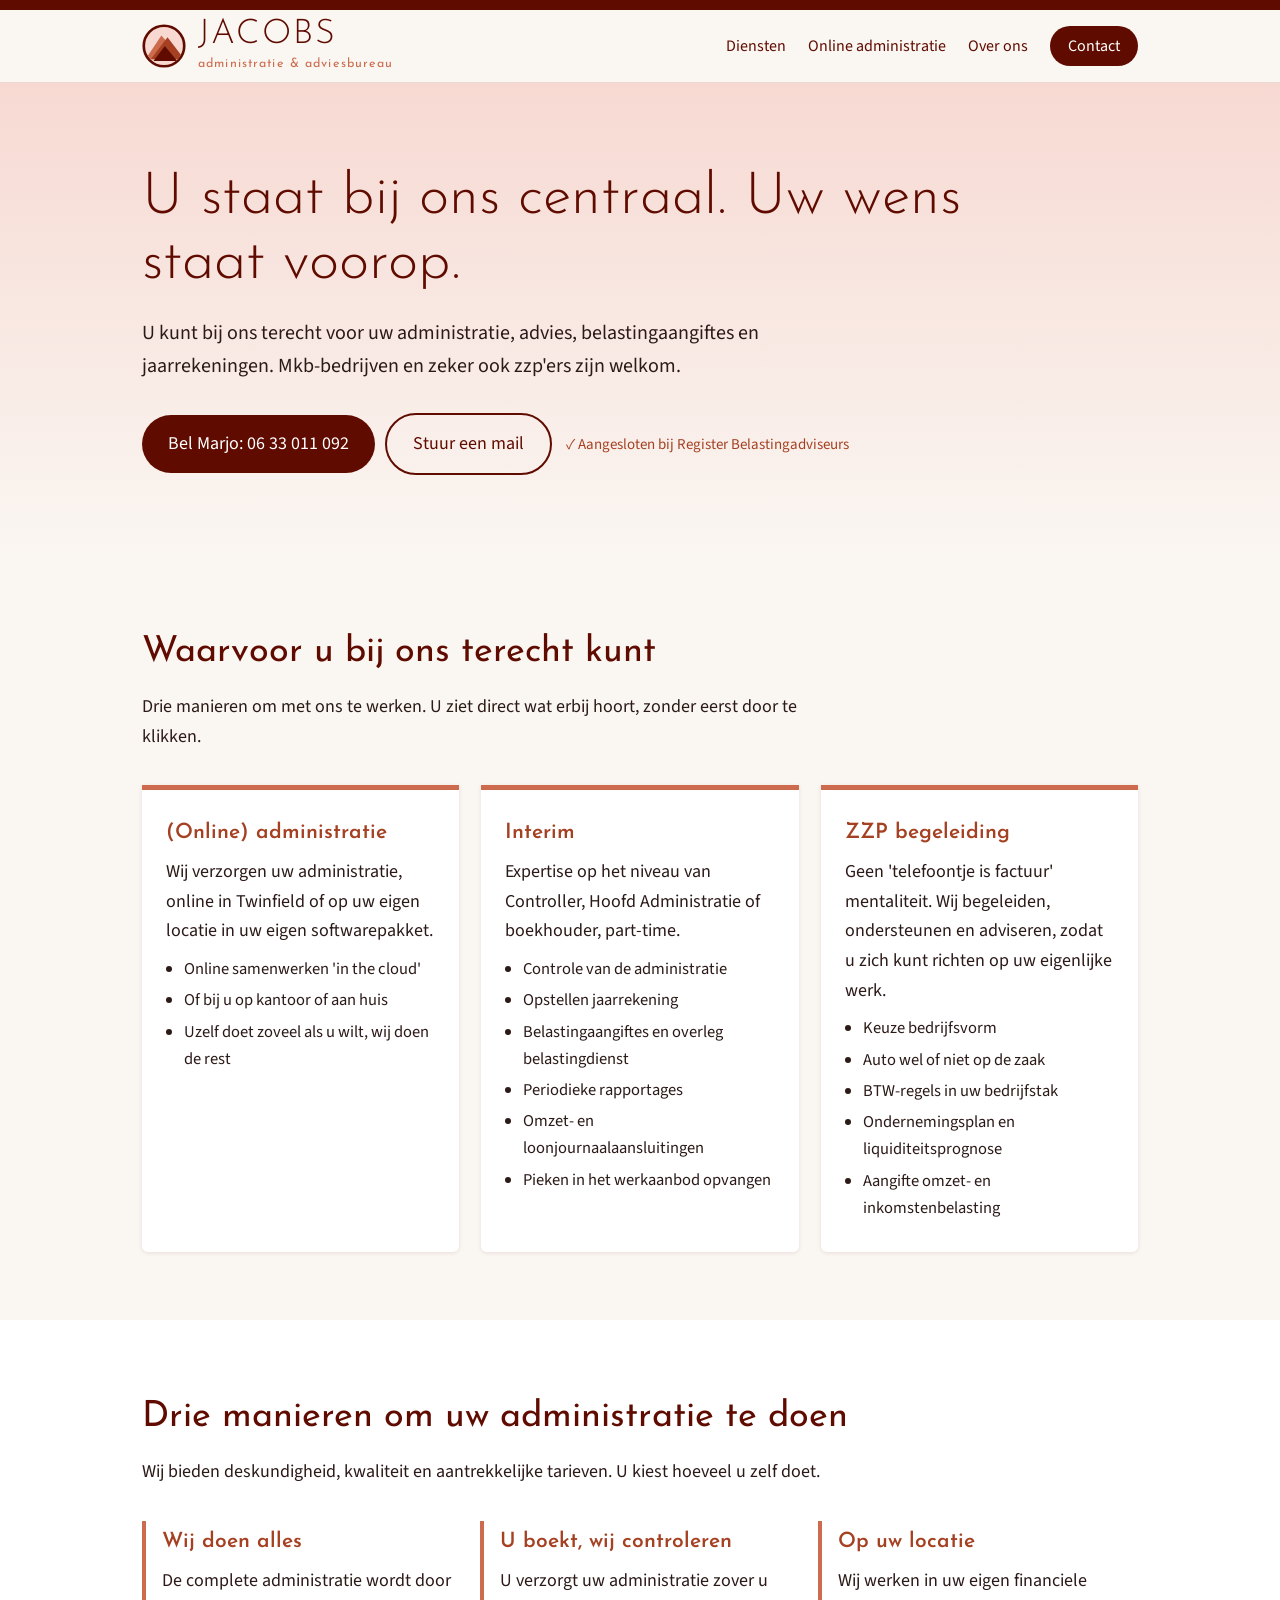
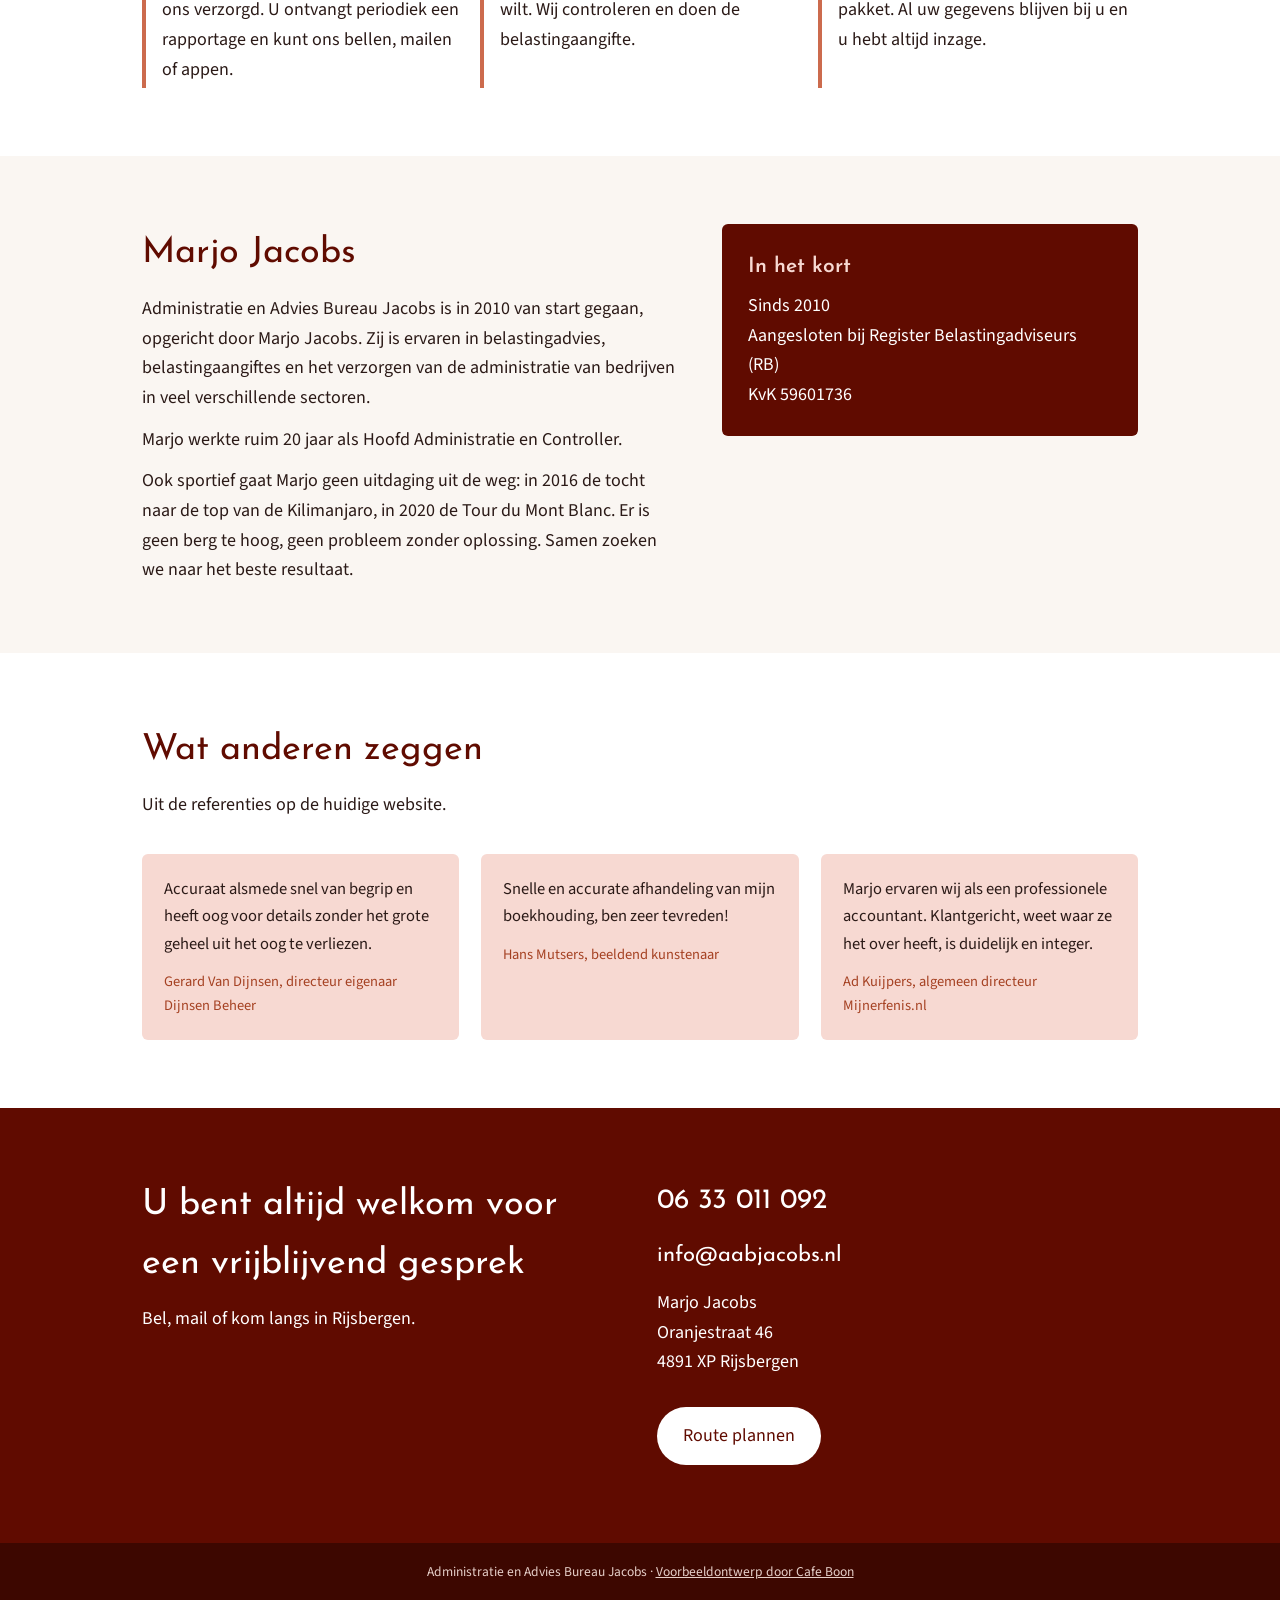
==== index.html @ 969cbcbe "Voorbeeldwebsite Aab Jacobs B.V." ====
<!doctype html>
<html lang="nl">
<head>
<meta charset="utf-8">
<meta name="viewport" content="width=device-width,initial-scale=1">
<title>Administratie en Advies Bureau Jacobs | Rijsbergen</title>
<meta name="description" content="Administratie, belastingaangiftes, jaarrekeningen en interim ondersteuning voor mkb en zzp in Rijsbergen. Aangesloten bij Register Belastingadviseurs.">
<meta name="robots" content="noindex">
<link rel="icon" type="image/svg+xml" href="images/mark.svg">
<meta property="og:title" content="Administratie en Advies Bureau Jacobs">
<meta property="og:description" content="Administratie, advies, belastingaangiftes en jaarrekeningen. Rijsbergen.">
<meta property="og:image" content="https://aabjacobs.cafeboon.com/images/og.png">
<link rel="preconnect" href="https://fonts.googleapis.com"><link rel="preconnect" href="https://fonts.gstatic.com" crossorigin>
<link href="https://fonts.googleapis.com/css2?family=Josefin+Sans:wght@300;400;600&family=Source+Sans+3:wght@400;600&display=swap" rel="stylesheet">
<link rel="stylesheet" href="style.css">
</head>
<body>
<div class="bar"></div>
<header class="top"><div class="wrap">
 <a class="logo" href="#"><img src="images/mark.svg" alt=""><div><b>JACOBS</b><span>administratie &amp; adviesbureau</span></div></a>
 <nav><a href="#diensten">Diensten</a><a href="#online">Online administratie</a><a href="#over">Over ons</a><a class="cta" href="#contact">Contact</a></nav>
</div></header>

<div class="hero"><div class="wrap">
 <h1>U staat bij ons centraal. Uw wens staat voorop.</h1>
 <p>U kunt bij ons terecht voor uw administratie, advies, belastingaangiftes en jaarrekeningen. Mkb-bedrijven en zeker ook zzp'ers zijn welkom.</p>
 <a class="btn" href="tel:0633011092">Bel Marjo: 06 33 011 092</a><a class="btn o" href="mailto:info@aabjacobs.nl">Stuur een mail</a>
 <div class="badge">&#10003; Aangesloten bij Register Belastingadviseurs</div>
</div></div>

<section id="diensten"><div class="wrap">
 <h2>Waarvoor u bij ons terecht kunt</h2>
 <p class="intro">Drie manieren om met ons te werken. U ziet direct wat erbij hoort, zonder eerst door te klikken.</p>
 <div class="three">
  <div class="box"><h3>(Online) administratie</h3><p>Wij verzorgen uw administratie, online in Twinfield of op uw eigen locatie in uw eigen softwarepakket.</p><ul><li>Online samenwerken 'in the cloud'</li><li>Of bij u op kantoor of aan huis</li><li>Uzelf doet zoveel als u wilt, wij doen de rest</li></ul></div>
  <div class="box"><h3>Interim</h3><p>Expertise op het niveau van Controller, Hoofd Administratie of boekhouder, part-time.</p><ul><li>Controle van de administratie</li><li>Opstellen jaarrekening</li><li>Belastingaangiftes en overleg belastingdienst</li><li>Periodieke rapportages</li><li>Omzet- en loonjournaalaansluitingen</li><li>Pieken in het werkaanbod opvangen</li></ul></div>
  <div class="box"><h3>ZZP begeleiding</h3><p>Geen 'telefoontje is factuur' mentaliteit. Wij begeleiden, ondersteunen en adviseren, zodat u zich kunt richten op uw eigenlijke werk.</p><ul><li>Keuze bedrijfsvorm</li><li>Auto wel of niet op de zaak</li><li>BTW-regels in uw bedrijfstak</li><li>Ondernemingsplan en liquiditeitsprognose</li><li>Aangifte omzet- en inkomstenbelasting</li></ul></div>
 </div>
</div></section>

<section id="online" class="alt"><div class="wrap">
 <h2>Drie manieren om uw administratie te doen</h2>
 <p class="intro">Wij bieden deskundigheid, kwaliteit en aantrekkelijke tarieven. U kiest hoeveel u zelf doet.</p>
 <div class="opts">
  <div><h3>Wij doen alles</h3><p>De complete administratie wordt door ons verzorgd. U ontvangt periodiek een rapportage en kunt ons bellen, mailen of appen.</p></div>
  <div><h3>U boekt, wij controleren</h3><p>U verzorgt uw administratie zover u wilt. Wij controleren en doen de belastingaangifte.</p></div>
  <div><h3>Op uw locatie</h3><p>Wij werken in uw eigen financiele pakket. Al uw gegevens blijven bij u en u hebt altijd inzage.</p></div>
 </div>
</div></section>

<section id="over"><div class="wrap about">
 <div>
  <h2>Marjo Jacobs</h2>
  <p>Administratie en Advies Bureau Jacobs is in 2010 van start gegaan, opgericht door Marjo Jacobs. Zij is ervaren in belastingadvies, belastingaangiftes en het verzorgen van de administratie van bedrijven in veel verschillende sectoren.</p>
  <p style="margin-top:12px">Marjo werkte ruim 20 jaar als Hoofd Administratie en Controller.</p>
  <p style="margin-top:12px">Ook sportief gaat Marjo geen uitdaging uit de weg: in 2016 de tocht naar de top van de Kilimanjaro, in 2020 de Tour du Mont Blanc. Er is geen berg te hoog, geen probleem zonder oplossing. Samen zoeken we naar het beste resultaat.</p>
 </div>
 <div class="facts"><h3>In het kort</h3><p>Sinds 2010<br>Aangesloten bij Register Belastingadviseurs (RB)<br>KvK 59601736</p></div>
</div></section>

<section class="alt"><div class="wrap">
 <h2>Wat anderen zeggen</h2>
 <p class="intro">Uit de referenties op de huidige website.</p>
 <div class="quotes">
  <blockquote>Accuraat alsmede snel van begrip en heeft oog voor details zonder het grote geheel uit het oog te verliezen.<cite>Gerard Van Dijnsen, directeur eigenaar Dijnsen Beheer</cite></blockquote>
  <blockquote>Snelle en accurate afhandeling van mijn boekhouding, ben zeer tevreden!<cite>Hans Mutsers, beeldend kunstenaar</cite></blockquote>
  <blockquote>Marjo ervaren wij als een professionele accountant. Klantgericht, weet waar ze het over heeft, is duidelijk en integer.<cite>Ad Kuijpers, algemeen directeur Mijnerfenis.nl</cite></blockquote>
 </div>
</div></section>

<section id="contact" class="contact"><div class="wrap cgrid">
 <div><h2>U bent altijd welkom voor een vrijblijvend gesprek</h2><p>Bel, mail of kom langs in Rijsbergen.</p></div>
 <div>
  <a class="big" href="tel:0633011092">06 33 011 092</a>
  <a class="big" style="font-size:22px" href="mailto:info@aabjacobs.nl">info@aabjacobs.nl</a>
  <p>Marjo Jacobs<br>Oranjestraat 46<br>4891 XP Rijsbergen</p><br>
  <a class="btn w" href="https://www.google.com/maps/dir/?api=1&destination=Oranjestraat+46,+4891+XP+Rijsbergen" rel="noopener">Route plannen</a>
 </div>
</div></section>
<footer>Administratie en Advies Bureau Jacobs &middot; <a href="https://cafeboon.com">Voorbeeldontwerp door Cafe Boon</a></footer>
</body>
</html>
---- style.css ----
:root{--wine:#600b00;--rust:#a54122;--clay:#cc6b4d;--blush:#f7d9d2;--paper:#faf6f2;--ink:#2b1a17}
*{box-sizing:border-box;margin:0}
html{scroll-behavior:smooth}
body{font-family:'Source Sans 3','Source Sans Pro',sans-serif;background:var(--paper);color:var(--ink);font-size:18px;line-height:1.65}
a{color:var(--rust)}
.wrap{max-width:1040px;margin:0 auto;padding:0 22px}
.bar{height:10px;background:var(--wine)}
header.top{background:var(--paper);position:sticky;top:0;z-index:10;border-bottom:1px solid #e9d9d2}
header.top .wrap{display:flex;justify-content:space-between;align-items:center;min-height:72px;gap:16px}
.logo{display:flex;align-items:center;gap:12px;text-decoration:none;color:var(--wine)}
.logo img{width:44px;height:44px}
.logo b{font-family:'Josefin Sans',sans-serif;font-weight:300;font-size:34px;letter-spacing:.06em;line-height:1;display:block}
.logo span{font-family:'Josefin Sans',sans-serif;font-size:12.5px;letter-spacing:.09em;color:var(--clay);display:block;margin-top:2px}
nav a{margin-left:22px;text-decoration:none;color:var(--wine);font-size:16px}
nav a:hover{color:var(--clay)}
nav .cta{background:var(--wine);color:#fff;padding:9px 18px;border-radius:999px}
.hero{padding:84px 0 70px;background:linear-gradient(180deg,var(--blush),var(--paper))}
.hero h1{font-family:'Josefin Sans',sans-serif;font-weight:300;color:var(--wine);font-size:clamp(34px,5.6vw,58px);line-height:1.12;max-width:15em}
.hero p{max-width:36em;margin:20px 0 28px;font-size:20px}
.btn{display:inline-block;background:var(--wine);color:#fff;padding:14px 26px;border-radius:999px;text-decoration:none;margin:0 10px 10px 0}
.btn.o{background:transparent;color:var(--wine);border:2px solid var(--wine)}
.badge{display:inline-flex;align-items:center;gap:8px;margin-top:22px;font-size:15px;color:var(--rust)}
section{padding:68px 0}
h2{font-family:'Josefin Sans',sans-serif;font-weight:400;color:var(--wine);font-size:clamp(26px,3.6vw,36px);margin-bottom:10px}
h3{font-family:'Josefin Sans',sans-serif;color:var(--rust);font-weight:600;font-size:21px;margin-bottom:6px}
.intro{max-width:38em;margin-bottom:34px}
.three{display:grid;grid-template-columns:repeat(auto-fit,minmax(270px,1fr));gap:22px}
.box{background:#fff;border-top:5px solid var(--clay);padding:26px 24px;border-radius:0 0 6px 6px;box-shadow:0 1px 4px rgba(96,11,0,.1)}
.box ul{padding-left:18px;margin-top:10px;font-size:16.5px}
.box li{margin-bottom:4px}
.alt{background:#fff}
.opts{display:grid;grid-template-columns:repeat(auto-fit,minmax(250px,1fr));gap:18px;margin-top:6px}
.opts div{border-left:4px solid var(--clay);padding:4px 0 4px 16px}
.quotes{display:grid;grid-template-columns:repeat(auto-fit,minmax(260px,1fr));gap:22px}
blockquote{background:var(--blush);padding:22px;border-radius:6px;font-size:16.5px}
blockquote cite{display:block;margin-top:12px;font-style:normal;font-size:14.5px;color:var(--rust)}
.about{display:grid;grid-template-columns:1.3fr 1fr;gap:40px;align-items:start}
.facts{background:var(--wine);color:#fff;padding:26px;border-radius:6px}
.facts h3{color:var(--blush)}
.contact{background:var(--wine);color:#fff}
.contact h2{color:#fff}
.contact a{color:#fff}
.cgrid{display:grid;grid-template-columns:1fr 1fr;gap:34px}
.big{font-family:'Josefin Sans',sans-serif;font-size:28px;display:block;margin:2px 0 14px;text-decoration:none}
.btn.w{background:#fff;color:var(--wine)}
footer{background:#3d0700;color:#e6cfc8;font-size:13.5px;text-align:center;padding:18px}
footer a{color:#e6cfc8}
@media(max-width:760px){nav a:not(.cta){display:none}.about,.cgrid{grid-template-columns:1fr}.hero{padding:52px 0 44px}section{padding:46px 0}.logo b{font-size:28px}}
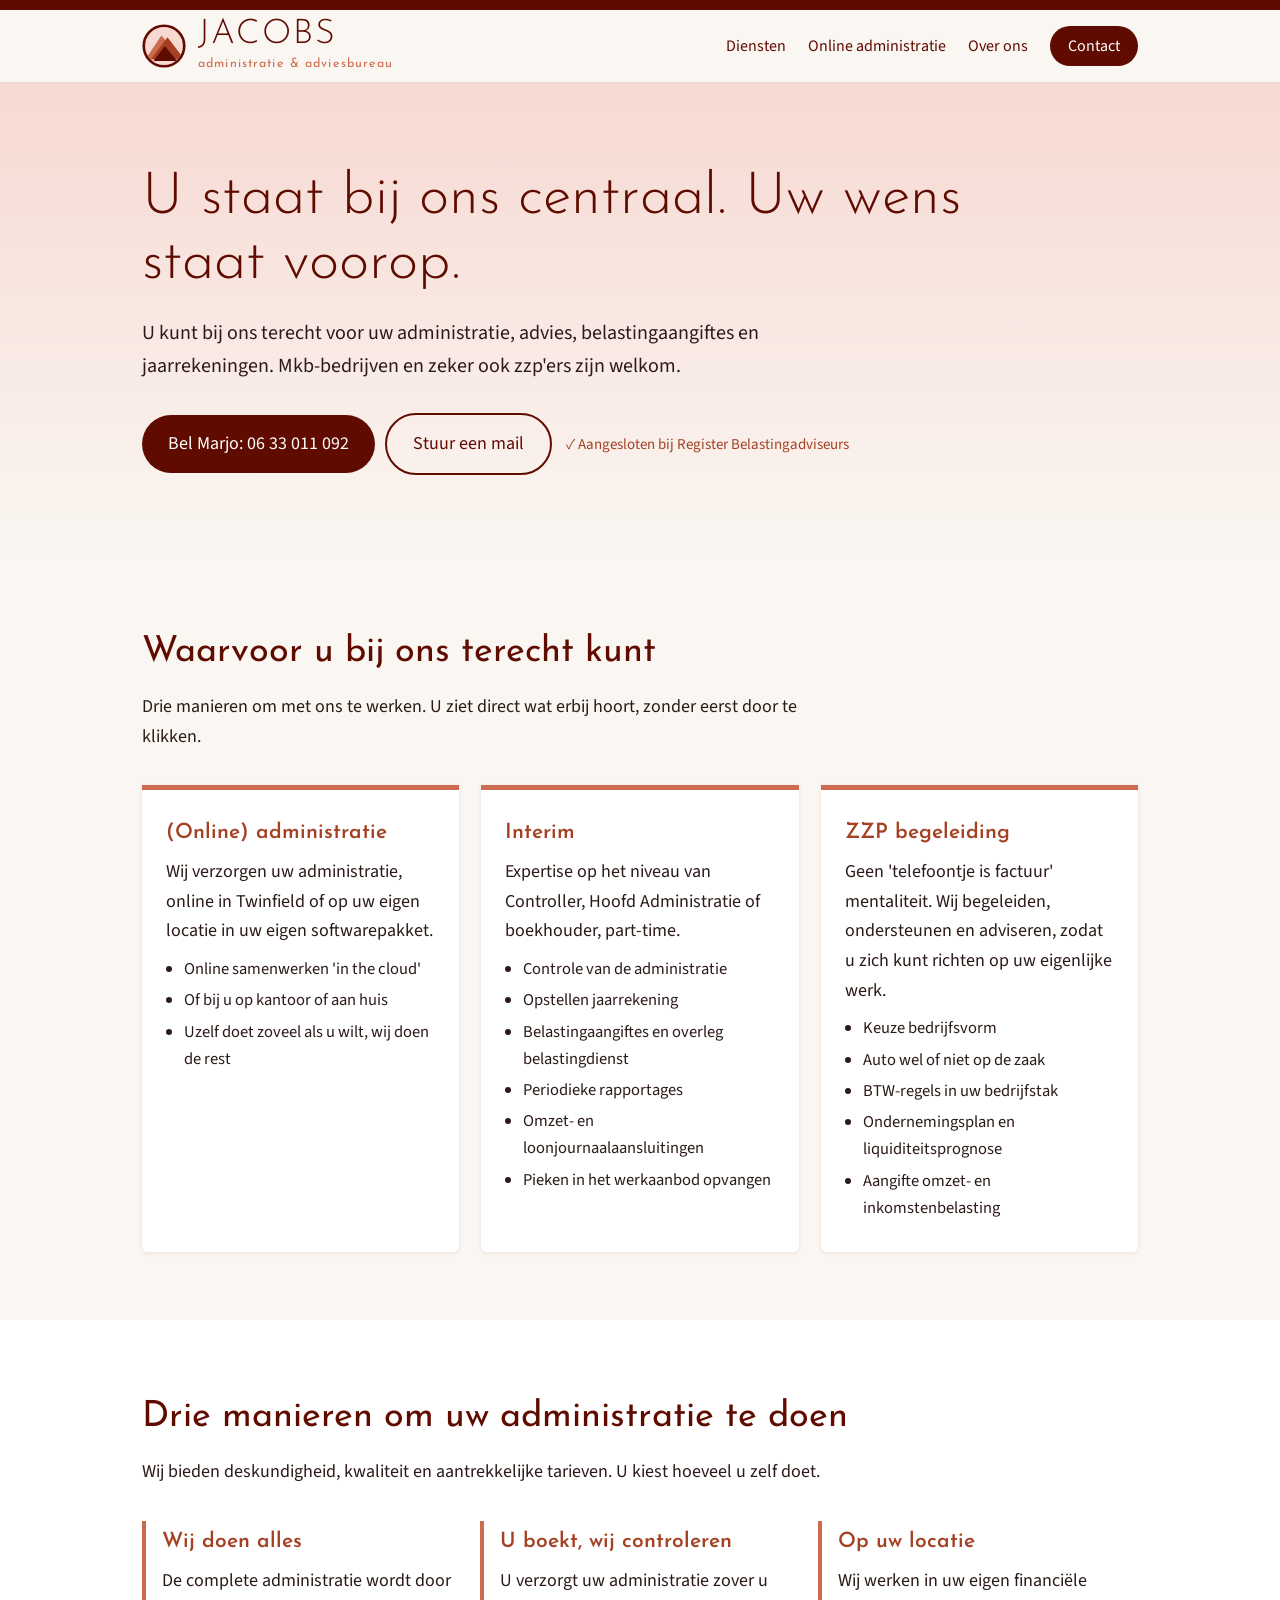
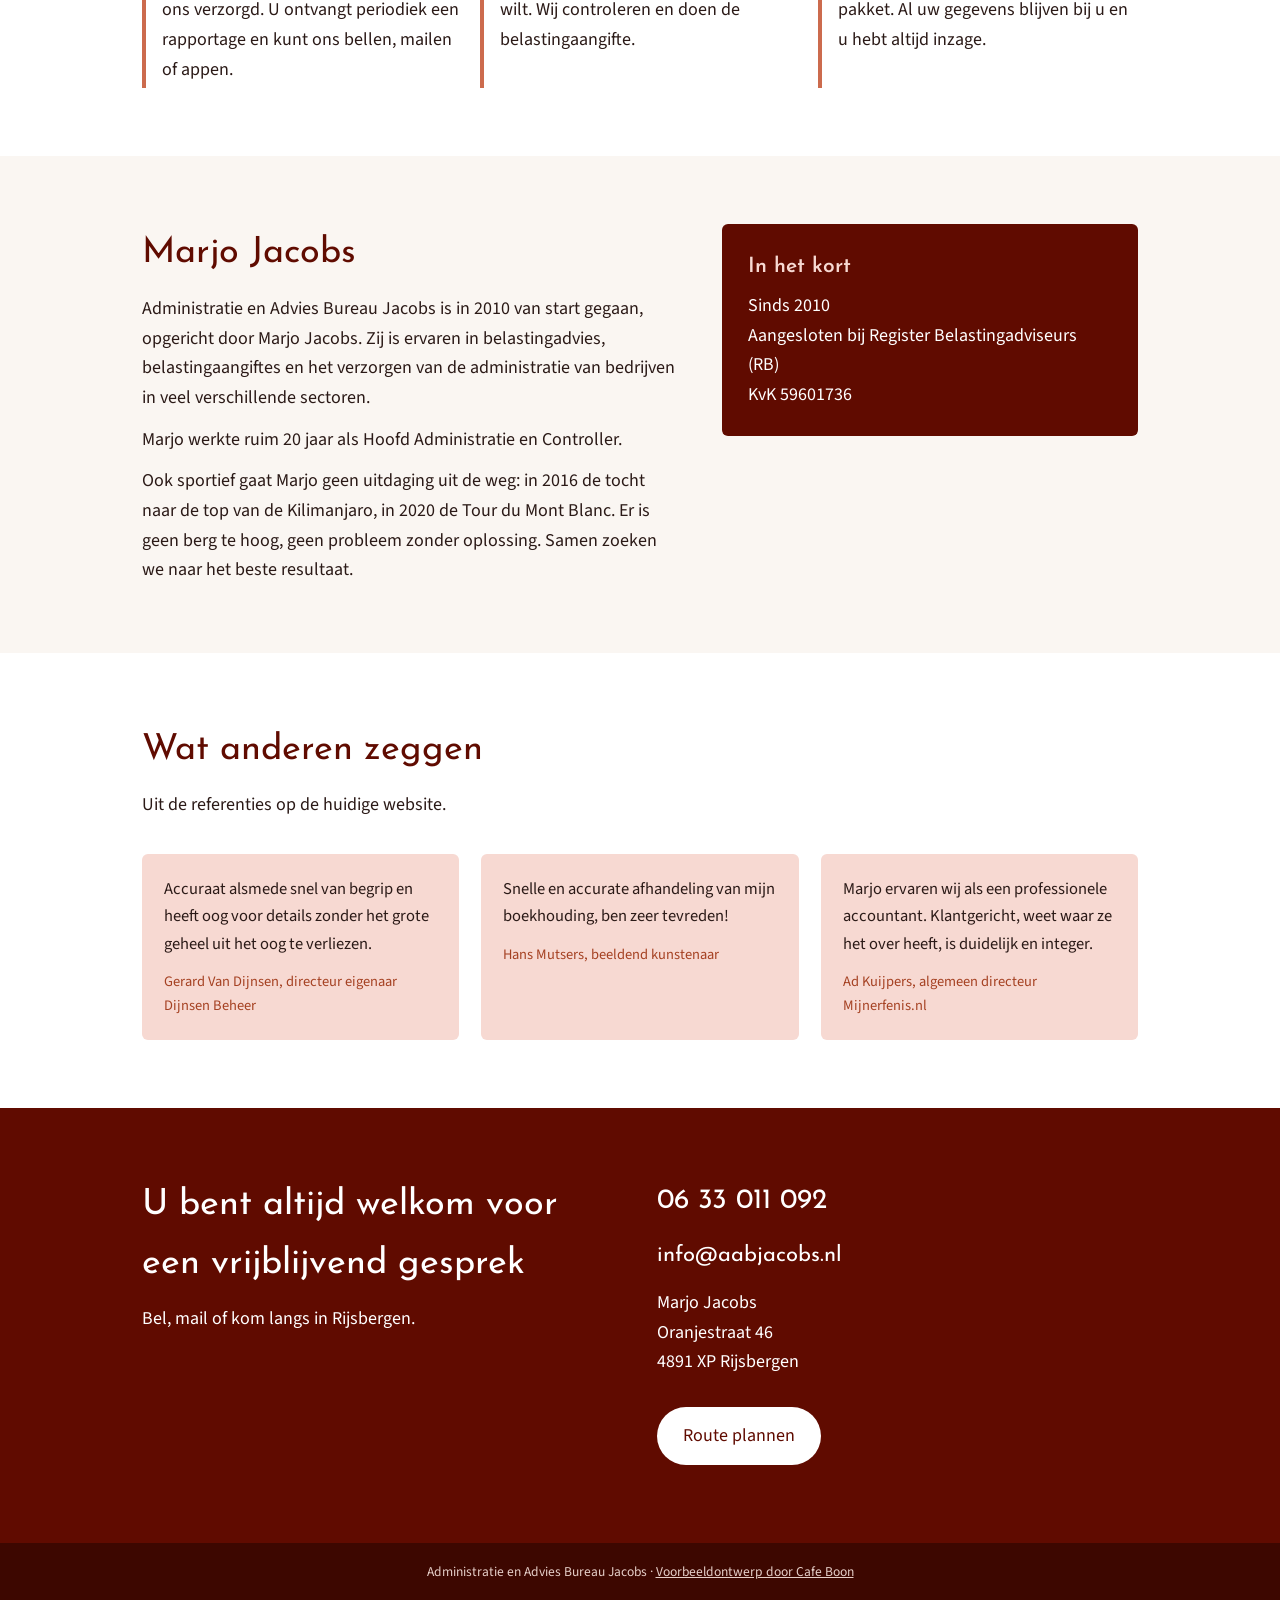
==== commit 43a5144a: "Spelling financiële" ====
--- a/index.html
+++ b/index.html
@@ -44,7 +44,7 @@
  <div class="opts">
   <div><h3>Wij doen alles</h3><p>De complete administratie wordt door ons verzorgd. U ontvangt periodiek een rapportage en kunt ons bellen, mailen of appen.</p></div>
   <div><h3>U boekt, wij controleren</h3><p>U verzorgt uw administratie zover u wilt. Wij controleren en doen de belastingaangifte.</p></div>
-  <div><h3>Op uw locatie</h3><p>Wij werken in uw eigen financiele pakket. Al uw gegevens blijven bij u en u hebt altijd inzage.</p></div>
+  <div><h3>Op uw locatie</h3><p>Wij werken in uw eigen financiële pakket. Al uw gegevens blijven bij u en u hebt altijd inzage.</p></div>
  </div>
 </div></section>
 
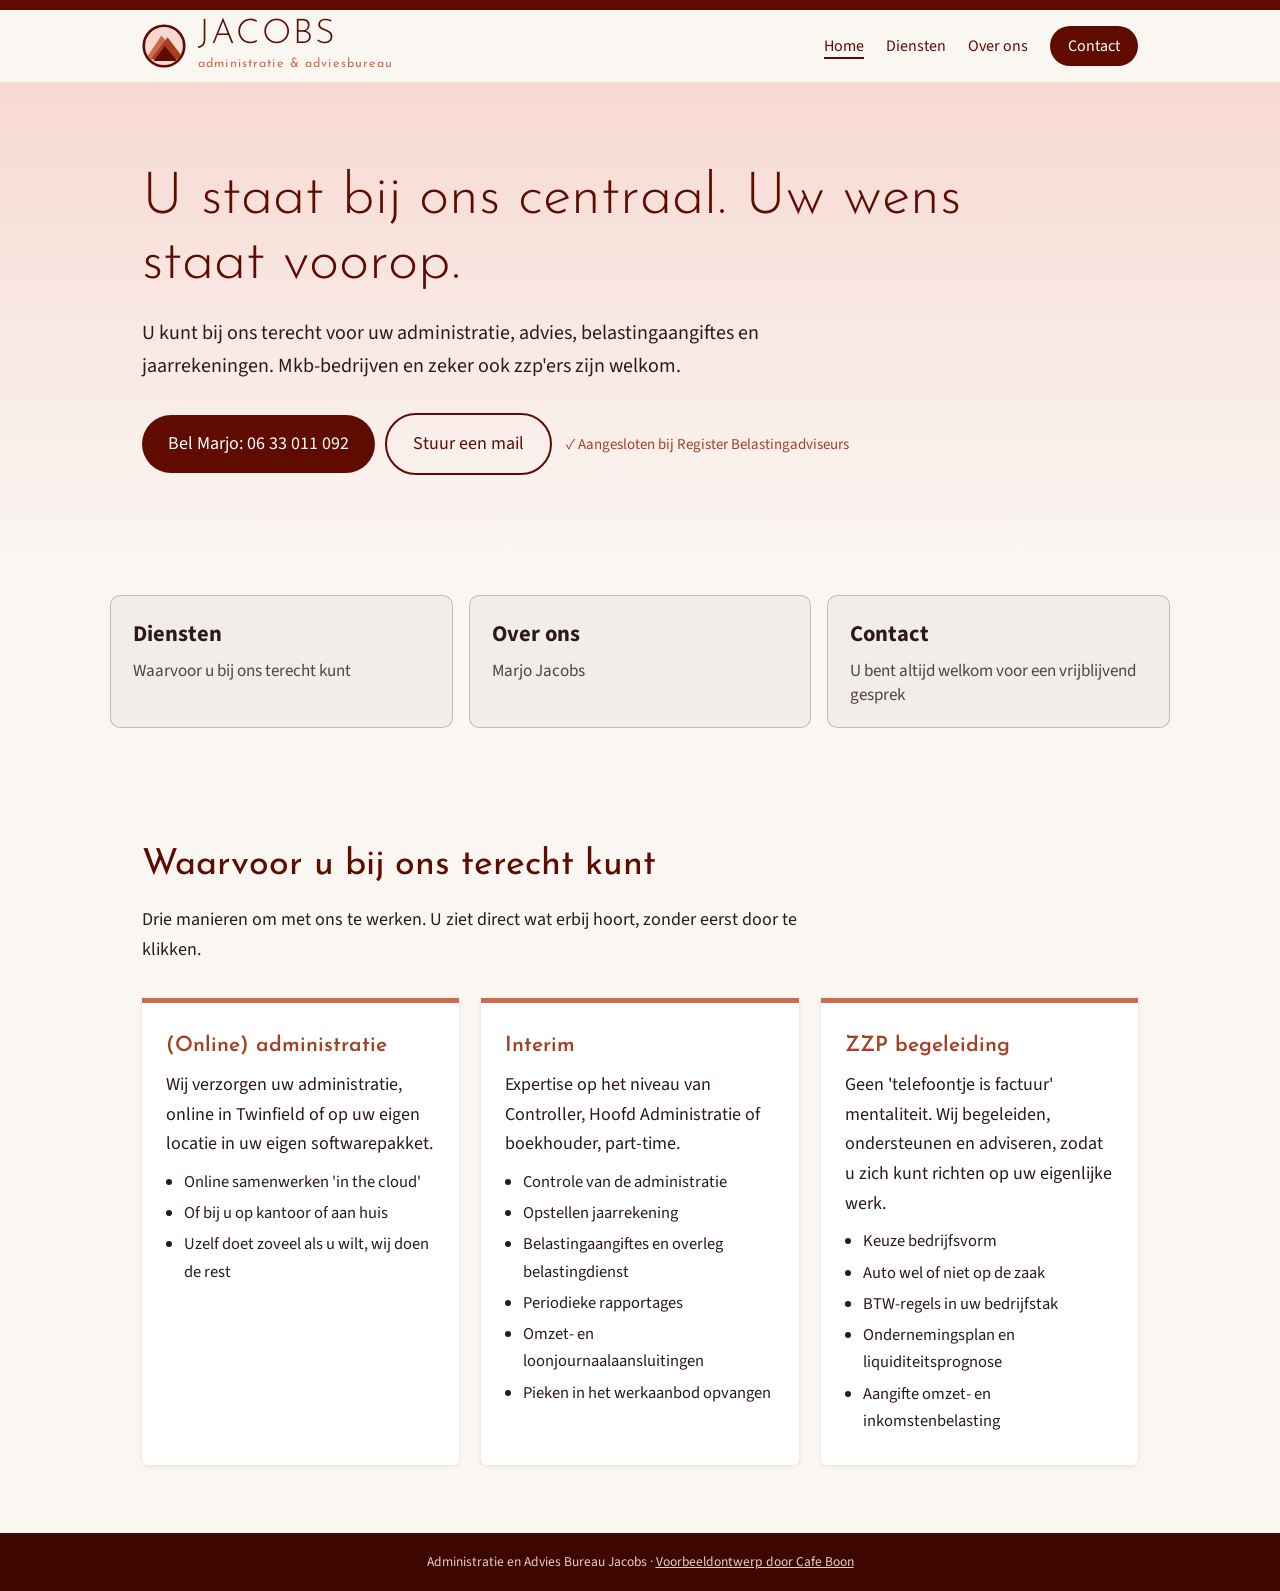
==== commit 85fd4136: "Website opgedeeld in meerdere pagina's" ====
--- a/index.html
+++ b/index.html
@@ -17,66 +17,25 @@
 <body>
 <div class="bar"></div>
 <header class="top"><div class="wrap">
- <a class="logo" href="#"><img src="images/mark.svg" alt=""><div><b>JACOBS</b><span>administratie &amp; adviesbureau</span></div></a>
- <nav><a href="#diensten">Diensten</a><a href="#online">Online administratie</a><a href="#over">Over ons</a><a class="cta" href="#contact">Contact</a></nav>
+<a class="logo" href="index.html"><img alt="" src="images/mark.svg"/><div><b>JACOBS</b><span>administratie &amp; adviesbureau</span></div></a>
+<nav><a aria-current="page" href="index.html">Home</a><a href="aanbod.html">Diensten</a><a href="over.html">Over ons</a><a class="cta" href="contact.html">Contact</a></nav>
 </div></header>
-
+<div aria-label="Pagina's" class="sn-bar" role="navigation"><a aria-current="page" class="sn-link" href="index.html">Home</a><a class="sn-link" href="aanbod.html">Diensten</a><a class="sn-link" href="over.html">Over ons</a><a class="sn-link" href="contact.html">Contact</a></div>
 <div class="hero"><div class="wrap">
- <h1>U staat bij ons centraal. Uw wens staat voorop.</h1>
- <p>U kunt bij ons terecht voor uw administratie, advies, belastingaangiftes en jaarrekeningen. Mkb-bedrijven en zeker ook zzp'ers zijn welkom.</p>
- <a class="btn" href="tel:0633011092">Bel Marjo: 06 33 011 092</a><a class="btn o" href="mailto:info@aabjacobs.nl">Stuur een mail</a>
- <div class="badge">&#10003; Aangesloten bij Register Belastingadviseurs</div>
+<h1>U staat bij ons centraal. Uw wens staat voorop.</h1>
+<p>U kunt bij ons terecht voor uw administratie, advies, belastingaangiftes en jaarrekeningen. Mkb-bedrijven en zeker ook zzp'ers zijn welkom.</p>
+<a class="btn" href="tel:0633011092">Bel Marjo: 06 33 011 092</a><a class="btn o" href="mailto:info@aabjacobs.nl">Stuur een mail</a>
+<div class="badge">✓ Aangesloten bij Register Belastingadviseurs</div>
 </div></div>
-
-<section id="diensten"><div class="wrap">
- <h2>Waarvoor u bij ons terecht kunt</h2>
- <p class="intro">Drie manieren om met ons te werken. U ziet direct wat erbij hoort, zonder eerst door te klikken.</p>
- <div class="three">
-  <div class="box"><h3>(Online) administratie</h3><p>Wij verzorgen uw administratie, online in Twinfield of op uw eigen locatie in uw eigen softwarepakket.</p><ul><li>Online samenwerken 'in the cloud'</li><li>Of bij u op kantoor of aan huis</li><li>Uzelf doet zoveel als u wilt, wij doen de rest</li></ul></div>
-  <div class="box"><h3>Interim</h3><p>Expertise op het niveau van Controller, Hoofd Administratie of boekhouder, part-time.</p><ul><li>Controle van de administratie</li><li>Opstellen jaarrekening</li><li>Belastingaangiftes en overleg belastingdienst</li><li>Periodieke rapportages</li><li>Omzet- en loonjournaalaansluitingen</li><li>Pieken in het werkaanbod opvangen</li></ul></div>
-  <div class="box"><h3>ZZP begeleiding</h3><p>Geen 'telefoontje is factuur' mentaliteit. Wij begeleiden, ondersteunen en adviseren, zodat u zich kunt richten op uw eigenlijke werk.</p><ul><li>Keuze bedrijfsvorm</li><li>Auto wel of niet op de zaak</li><li>BTW-regels in uw bedrijfstak</li><li>Ondernemingsplan en liquiditeitsprognose</li><li>Aangifte omzet- en inkomstenbelasting</li></ul></div>
- </div>
+<div class="sn-cards"><a class="sn-card" href="aanbod.html"><strong>Diensten</strong><span>Waarvoor u bij ons terecht kunt</span></a><a class="sn-card" href="over.html"><strong>Over ons</strong><span>Marjo Jacobs</span></a><a class="sn-card" href="contact.html"><strong>Contact</strong><span>U bent altijd welkom voor een vrijblijvend gesprek</span></a></div>
+<section><div class="wrap">
+<h2>Waarvoor u bij ons terecht kunt</h2>
+<p class="intro">Drie manieren om met ons te werken. U ziet direct wat erbij hoort, zonder eerst door te klikken.</p>
+<div class="three">
+<div class="box"><h3>(Online) administratie</h3><p>Wij verzorgen uw administratie, online in Twinfield of op uw eigen locatie in uw eigen softwarepakket.</p><ul><li>Online samenwerken 'in the cloud'</li><li>Of bij u op kantoor of aan huis</li><li>Uzelf doet zoveel als u wilt, wij doen de rest</li></ul></div>
+<div class="box"><h3>Interim</h3><p>Expertise op het niveau van Controller, Hoofd Administratie of boekhouder, part-time.</p><ul><li>Controle van de administratie</li><li>Opstellen jaarrekening</li><li>Belastingaangiftes en overleg belastingdienst</li><li>Periodieke rapportages</li><li>Omzet- en loonjournaalaansluitingen</li><li>Pieken in het werkaanbod opvangen</li></ul></div>
+<div class="box"><h3>ZZP begeleiding</h3><p>Geen 'telefoontje is factuur' mentaliteit. Wij begeleiden, ondersteunen en adviseren, zodat u zich kunt richten op uw eigenlijke werk.</p><ul><li>Keuze bedrijfsvorm</li><li>Auto wel of niet op de zaak</li><li>BTW-regels in uw bedrijfstak</li><li>Ondernemingsplan en liquiditeitsprognose</li><li>Aangifte omzet- en inkomstenbelasting</li></ul></div>
+</div>
 </div></section>
-
-<section id="online" class="alt"><div class="wrap">
- <h2>Drie manieren om uw administratie te doen</h2>
- <p class="intro">Wij bieden deskundigheid, kwaliteit en aantrekkelijke tarieven. U kiest hoeveel u zelf doet.</p>
- <div class="opts">
-  <div><h3>Wij doen alles</h3><p>De complete administratie wordt door ons verzorgd. U ontvangt periodiek een rapportage en kunt ons bellen, mailen of appen.</p></div>
-  <div><h3>U boekt, wij controleren</h3><p>U verzorgt uw administratie zover u wilt. Wij controleren en doen de belastingaangifte.</p></div>
-  <div><h3>Op uw locatie</h3><p>Wij werken in uw eigen financiële pakket. Al uw gegevens blijven bij u en u hebt altijd inzage.</p></div>
- </div>
-</div></section>
-
-<section id="over"><div class="wrap about">
- <div>
-  <h2>Marjo Jacobs</h2>
-  <p>Administratie en Advies Bureau Jacobs is in 2010 van start gegaan, opgericht door Marjo Jacobs. Zij is ervaren in belastingadvies, belastingaangiftes en het verzorgen van de administratie van bedrijven in veel verschillende sectoren.</p>
-  <p style="margin-top:12px">Marjo werkte ruim 20 jaar als Hoofd Administratie en Controller.</p>
-  <p style="margin-top:12px">Ook sportief gaat Marjo geen uitdaging uit de weg: in 2016 de tocht naar de top van de Kilimanjaro, in 2020 de Tour du Mont Blanc. Er is geen berg te hoog, geen probleem zonder oplossing. Samen zoeken we naar het beste resultaat.</p>
- </div>
- <div class="facts"><h3>In het kort</h3><p>Sinds 2010<br>Aangesloten bij Register Belastingadviseurs (RB)<br>KvK 59601736</p></div>
-</div></section>
-
-<section class="alt"><div class="wrap">
- <h2>Wat anderen zeggen</h2>
- <p class="intro">Uit de referenties op de huidige website.</p>
- <div class="quotes">
-  <blockquote>Accuraat alsmede snel van begrip en heeft oog voor details zonder het grote geheel uit het oog te verliezen.<cite>Gerard Van Dijnsen, directeur eigenaar Dijnsen Beheer</cite></blockquote>
-  <blockquote>Snelle en accurate afhandeling van mijn boekhouding, ben zeer tevreden!<cite>Hans Mutsers, beeldend kunstenaar</cite></blockquote>
-  <blockquote>Marjo ervaren wij als een professionele accountant. Klantgericht, weet waar ze het over heeft, is duidelijk en integer.<cite>Ad Kuijpers, algemeen directeur Mijnerfenis.nl</cite></blockquote>
- </div>
-</div></section>
-
-<section id="contact" class="contact"><div class="wrap cgrid">
- <div><h2>U bent altijd welkom voor een vrijblijvend gesprek</h2><p>Bel, mail of kom langs in Rijsbergen.</p></div>
- <div>
-  <a class="big" href="tel:0633011092">06 33 011 092</a>
-  <a class="big" style="font-size:22px" href="mailto:info@aabjacobs.nl">info@aabjacobs.nl</a>
-  <p>Marjo Jacobs<br>Oranjestraat 46<br>4891 XP Rijsbergen</p><br>
-  <a class="btn w" href="https://www.google.com/maps/dir/?api=1&destination=Oranjestraat+46,+4891+XP+Rijsbergen" rel="noopener">Route plannen</a>
- </div>
-</div></section>
-<footer>Administratie en Advies Bureau Jacobs &middot; <a href="https://cafeboon.com">Voorbeeldontwerp door Cafe Boon</a></footer>
-</body>
-</html>
+<footer>Administratie en Advies Bureau Jacobs · <a href="https://cafeboon.com">Voorbeeldontwerp door Cafe Boon</a></footer>
+</body></html>
--- a/style.css
+++ b/style.css
@@ -46,3 +46,17 @@
 footer{background:#3d0700;color:#e6cfc8;font-size:13.5px;text-align:center;padding:18px}
 footer a{color:#e6cfc8}
 @media(max-width:760px){nav a:not(.cta){display:none}.about,.cgrid{grid-template-columns:1fr}.hero{padding:52px 0 44px}section{padding:46px 0}.logo b{font-size:28px}}
+/* sitenav:start */
+.sn-bar{display:none;gap:6px;overflow-x:auto;white-space:nowrap;-webkit-overflow-scrolling:touch;padding:8px 12px;background:inherit;color:inherit;font:inherit;line-height:1.2;border-bottom:1px solid rgba(128,128,128,.35);box-sizing:border-box;max-width:100%}
+.sn-bar a.sn-link{flex:0 0 auto;padding:9px 15px;border-radius:999px;color:inherit;text-decoration:none;font-size:15px;font-weight:600;letter-spacing:0;text-transform:none;margin:0}
+.sn-bar a.sn-link[aria-current="page"]{background:rgba(128,128,128,.2);box-shadow:inset 0 -2px 0 currentColor}
+@media(max-width:760px){.sn-bar{display:flex}}
+nav a[aria-current="page"]:not(.cta):not(.btn):not(.call){text-decoration:underline;text-underline-offset:6px;text-decoration-thickness:2px}
+.sn-head{max-width:1100px;margin:0 auto;padding:40px 20px 0;box-sizing:border-box}
+.sn-head h1{margin:0;color:inherit;font-size:clamp(30px,5vw,46px);line-height:1.1}
+.sn-cards{max-width:1100px;margin:0 auto;padding:40px 20px;display:grid;grid-template-columns:repeat(auto-fit,minmax(230px,1fr));gap:16px;box-sizing:border-box}
+.sn-card{display:block;padding:20px 22px;border:1px solid rgba(128,128,128,.45);border-radius:10px;background:rgba(128,128,128,.07);color:inherit;text-decoration:none;min-width:0}
+.sn-card strong{display:block;font-size:1.25em;margin:0 0 6px;color:inherit}
+.sn-card span{display:block;opacity:.8;font-size:.95em;line-height:1.4}
+.sn-card:hover,.sn-card:focus-visible{border-color:currentColor}
+/* sitenav:end */
